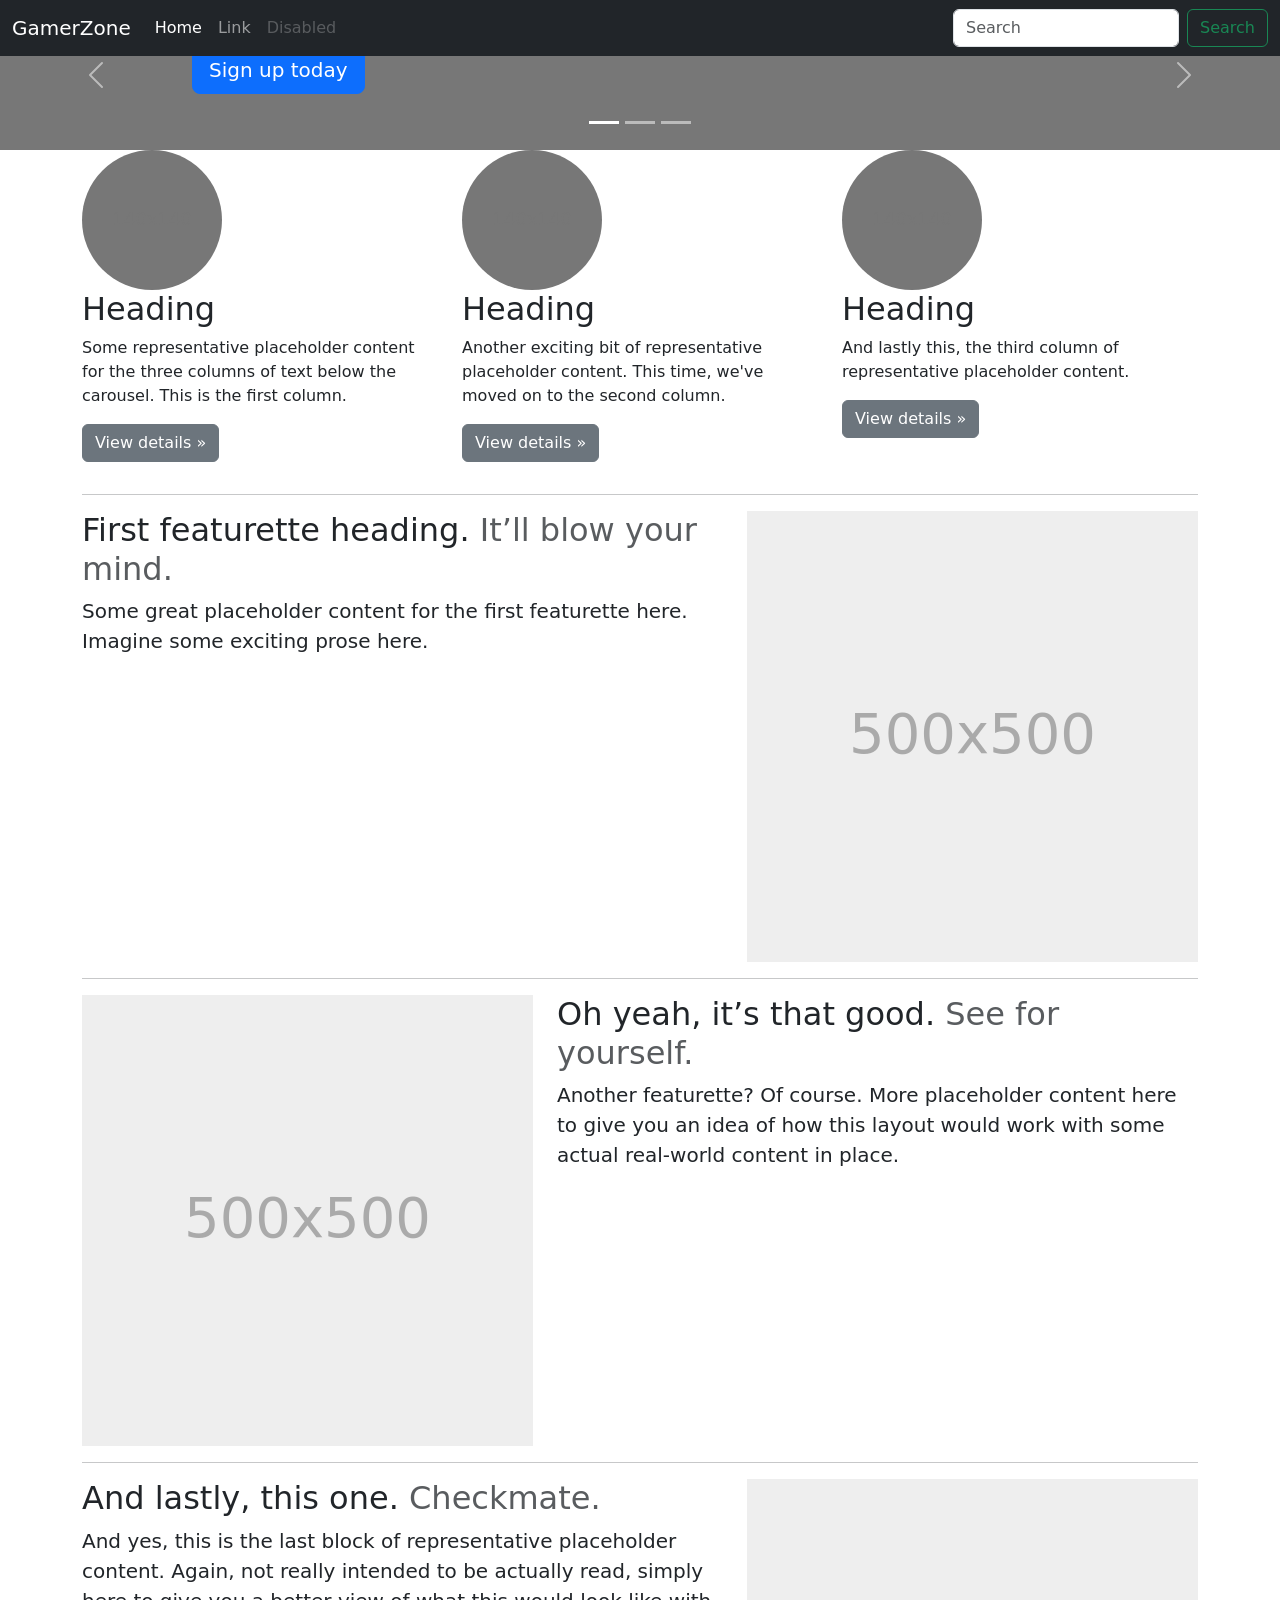
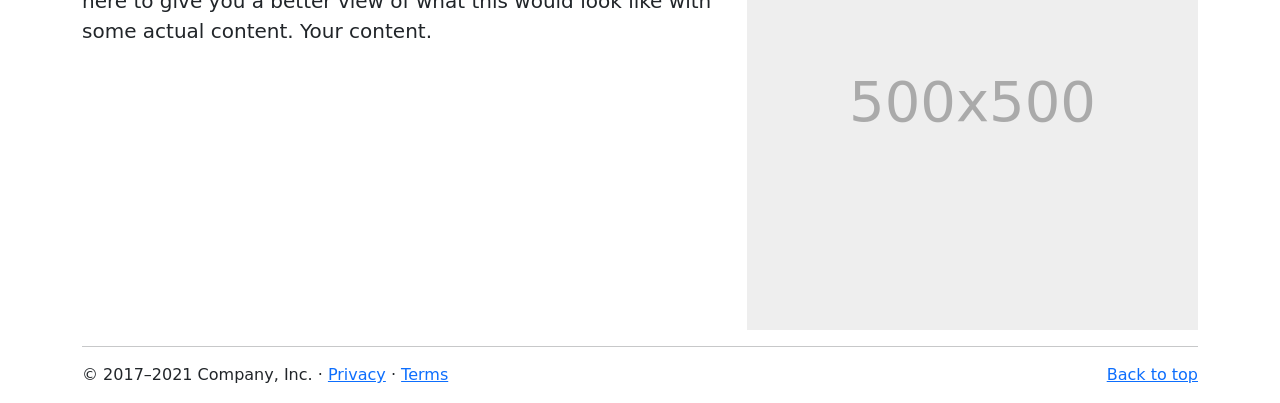
==== pagina1/pagina1.html @ 1e441bcd "first commit" ====
<!doctype html>
<html lang="en">
  <head>
    <meta charset="utf-8">
    <meta name="viewport" content="width=device-width, initial-scale=1">
    <meta name="description" content="">
    <meta name="author" content="Mark Otto, Jacob Thornton, and Bootstrap contributors">
    <meta name="generator" content="Hugo 0.84.0">
    <title>Carousel Template · Bootstrap v5.0</title>

    <link rel="canonical" href="https://getbootstrap.com/docs/5.0/examples/carousel/">
    <link href="https://cdn.jsdelivr.net/npm/bootstrap@5.0.2/dist/css/bootstrap.min.css" rel="stylesheet" integrity="sha384-EVSTQN3/azprG1Anm3QDgpJLIm9Nao0Yz1ztcQTwFspd3yD65VohhpuuCOmLASjC" crossorigin="anonymous">
    <script src="https://cdn.jsdelivr.net/npm/bootstrap@5.0.2/dist/js/bootstrap.bundle.min.js"></script>


    

    <!-- Bootstrap core CSS -->
<link href="../assets/dist/css/bootstrap.min.css" rel="stylesheet">

    <style>
      .bd-placeholder-img {
        font-size: 1.125rem;
        text-anchor: middle;
        -webkit-user-select: none;
        -moz-user-select: none;
        user-select: none;
      }

      @media (min-width: 768px) {
        .bd-placeholder-img-lg {
          font-size: 3.5rem;
        }
      }
    </style>

    
    <!-- Custom styles for this template -->
    <link href="carousel.css" rel="stylesheet">
  </head>
  <body>
    
<header>
  <nav class="navbar navbar-expand-md navbar-dark fixed-top bg-dark">
    <div class="container-fluid">
      <a class="navbar-brand" href="#">GamerZone</a>
      <button class="navbar-toggler" type="button" data-bs-toggle="collapse" data-bs-target="#navbarCollapse" aria-controls="navbarCollapse" aria-expanded="false" aria-label="Toggle navigation">
        <span class="navbar-toggler-icon"></span>
      </button>
      <div class="collapse navbar-collapse" id="navbarCollapse">
        <ul class="navbar-nav me-auto mb-2 mb-md-0">
          <li class="nav-item">
            <a class="nav-link active" aria-current="page" href="#">Home</a>
          </li>
          <li class="nav-item">
            <a class="nav-link" href="/pagina2/pagina2.html">Link</a>
          </li>
          <li class="nav-item">
            <a class="nav-link disabled" href="#" tabindex="-1" aria-disabled="true">Disabled</a>
          </li>
        </ul>
        <form class="d-flex">
          <input class="form-control me-2" type="search" placeholder="Search" aria-label="Search">
          <button class="btn btn-outline-success" type="submit">Search</button>
        </form>
      </div>
    </div>
  </nav>
</header>

<main>

  <div id="myCarousel" class="carousel slide" data-bs-ride="carousel">
    <div class="carousel-indicators">
      <button type="button" data-bs-target="#myCarousel" data-bs-slide-to="0" class="active" aria-current="true" aria-label="Slide 1"></button>
      <button type="button" data-bs-target="#myCarousel" data-bs-slide-to="1" aria-label="Slide 2"></button>
      <button type="button" data-bs-target="#myCarousel" data-bs-slide-to="2" aria-label="Slide 3"></button>
    </div>
    <div class="carousel-inner">
      <div class="carousel-item active">
        <svg class="bd-placeholder-img" width="100%" height="100%" xmlns="http://www.w3.org/2000/svg" aria-hidden="true" preserveAspectRatio="xMidYMid slice" focusable="false"><rect width="100%" height="100%" fill="#777"/></svg>

        <div class="container">
          <div class="carousel-caption text-start">
            <h1>Example headline.</h1>
            <p>Hola Buenas tardes.</p>
            <p><a class="btn btn-lg btn-primary" href="#">Sign up today</a></p>
          </div>
        </div>
      </div>
      <div class="carousel-item">
        <svg class="bd-placeholder-img" width="100%" height="100%" xmlns="http://www.w3.org/2000/svg" aria-hidden="true" preserveAspectRatio="xMidYMid slice" focusable="false"><rect width="100%" height="100%" fill="#777"/></svg>

        <div class="container">
          <div class="carousel-caption">
            <h1>Another example headline.</h1>
            <p>Hola buenas tardes</p>
            <p><a class="btn btn-lg btn-primary" href="#">Learn more</a></p>
          </div>
        </div>
      </div>
      <div class="carousel-item">
        <svg class="bd-placeholder-img" width="100%" height="100%" xmlns="http://www.w3.org/2000/svg" aria-hidden="true" preserveAspectRatio="xMidYMid slice" focusable="false"><rect width="100%" height="100%" fill="#777"/></svg>

        <div class="container">
          <div class="carousel-caption text-end">
            <h1>One more for good measure.</h1>
            <p>Some representative placeholder content for the third slide of this carousel.</p>
            <p><a class="btn btn-lg btn-primary" href="#">Browse gallery</a></p>
          </div>
        </div>
      </div>
    </div>
    <button class="carousel-control-prev" type="button" data-bs-target="#myCarousel" data-bs-slide="prev">
      <span class="carousel-control-prev-icon" aria-hidden="true"></span>
      <span class="visually-hidden">Previous</span>
    </button>
    <button class="carousel-control-next" type="button" data-bs-target="#myCarousel" data-bs-slide="next">
      <span class="carousel-control-next-icon" aria-hidden="true"></span>
      <span class="visually-hidden">Next</span>
    </button>
  </div>


  <!-- Marketing messaging and featurettes
  ================================================== -->
  <!-- Wrap the rest of the page in another container to center all the content. -->

  <div class="container marketing">

    <!-- Three columns of text below the carousel -->
    <div class="row">
      <div class="col-lg-4">
        <svg class="bd-placeholder-img rounded-circle" width="140" height="140" xmlns="http://www.w3.org/2000/svg" role="img" aria-label="Placeholder: 140x140" preserveAspectRatio="xMidYMid slice" focusable="false"><title>Placeholder</title><rect width="100%" height="100%" fill="#777"/><text x="50%" y="50%" fill="#777" dy=".3em">140x140</text></svg>

        <h2>Heading</h2>
        <p>Some representative placeholder content for the three columns of text below the carousel. This is the first column.</p>
        <p><a class="btn btn-secondary" href="#">View details &raquo;</a></p>
      </div><!-- /.col-lg-4 -->
      <div class="col-lg-4">
        <svg class="bd-placeholder-img rounded-circle" width="140" height="140" xmlns="http://www.w3.org/2000/svg" role="img" aria-label="Placeholder: 140x140" preserveAspectRatio="xMidYMid slice" focusable="false"><title>Placeholder</title><rect width="100%" height="100%" fill="#777"/><text x="50%" y="50%" fill="#777" dy=".3em">140x140</text></svg>

        <h2>Heading</h2>
        <p>Another exciting bit of representative placeholder content. This time, we've moved on to the second column.</p>
        <p><a class="btn btn-secondary" href="#">View details &raquo;</a></p>
      </div><!-- /.col-lg-4 -->
      <div class="col-lg-4">
        <svg class="bd-placeholder-img rounded-circle" width="140" height="140" xmlns="http://www.w3.org/2000/svg" role="img" aria-label="Placeholder: 140x140" preserveAspectRatio="xMidYMid slice" focusable="false"><title>Placeholder</title><rect width="100%" height="100%" fill="#777"/><text x="50%" y="50%" fill="#777" dy=".3em">140x140</text></svg>

        <h2>Heading</h2>
        <p>And lastly this, the third column of representative placeholder content.</p>
        <p><a class="btn btn-secondary" href="#">View details &raquo;</a></p>
      </div><!-- /.col-lg-4 -->
    </div><!-- /.row -->


    <!-- START THE FEATURETTES -->

    <hr class="featurette-divider">

    <div class="row featurette">
      <div class="col-md-7">
        <h2 class="featurette-heading">First featurette heading. <span class="text-muted">It’ll blow your mind.</span></h2>
        <p class="lead">Some great placeholder content for the first featurette here. Imagine some exciting prose here.</p>
      </div>
      <div class="col-md-5">
        <svg class="bd-placeholder-img bd-placeholder-img-lg featurette-image img-fluid mx-auto" width="500" height="500" xmlns="http://www.w3.org/2000/svg" role="img" aria-label="Placeholder: 500x500" preserveAspectRatio="xMidYMid slice" focusable="false"><title>Placeholder</title><rect width="100%" height="100%" fill="#eee"/><text x="50%" y="50%" fill="#aaa" dy=".3em">500x500</text></svg>

      </div>
    </div>

    <hr class="featurette-divider">

    <div class="row featurette">
      <div class="col-md-7 order-md-2">
        <h2 class="featurette-heading">Oh yeah, it’s that good. <span class="text-muted">See for yourself.</span></h2>
        <p class="lead">Another featurette? Of course. More placeholder content here to give you an idea of how this layout would work with some actual real-world content in place.</p>
      </div>
      <div class="col-md-5 order-md-1">
        <svg class="bd-placeholder-img bd-placeholder-img-lg featurette-image img-fluid mx-auto" width="500" height="500" xmlns="http://www.w3.org/2000/svg" role="img" aria-label="Placeholder: 500x500" preserveAspectRatio="xMidYMid slice" focusable="false"><title>Placeholder</title><rect width="100%" height="100%" fill="#eee"/><text x="50%" y="50%" fill="#aaa" dy=".3em">500x500</text></svg>

      </div>
    </div>

    <hr class="featurette-divider">

    <div class="row featurette">
      <div class="col-md-7">
        <h2 class="featurette-heading">And lastly, this one. <span class="text-muted">Checkmate.</span></h2>
        <p class="lead">And yes, this is the last block of representative placeholder content. Again, not really intended to be actually read, simply here to give you a better view of what this would look like with some actual content. Your content.</p>
      </div>
      <div class="col-md-5">
        <svg class="bd-placeholder-img bd-placeholder-img-lg featurette-image img-fluid mx-auto" width="500" height="500" xmlns="http://www.w3.org/2000/svg" role="img" aria-label="Placeholder: 500x500" preserveAspectRatio="xMidYMid slice" focusable="false"><title>Placeholder</title><rect width="100%" height="100%" fill="#eee"/><text x="50%" y="50%" fill="#aaa" dy=".3em">500x500</text></svg>

      </div>
    </div>

    <hr class="featurette-divider">

    <!-- /END THE FEATURETTES -->

  </div><!-- /.container -->


  <!-- FOOTER -->
  <footer class="container">
    <p class="float-end"><a href="#">Back to top</a></p>
    <p>&copy; 2017–2021 Company, Inc. &middot; <a href="#">Privacy</a> &middot; <a href="#">Terms</a></p>
  </footer>
</main>


    <script src="../assets/dist/js/bootstrap.bundle.min.js"></script>

      
  </body>
</html>
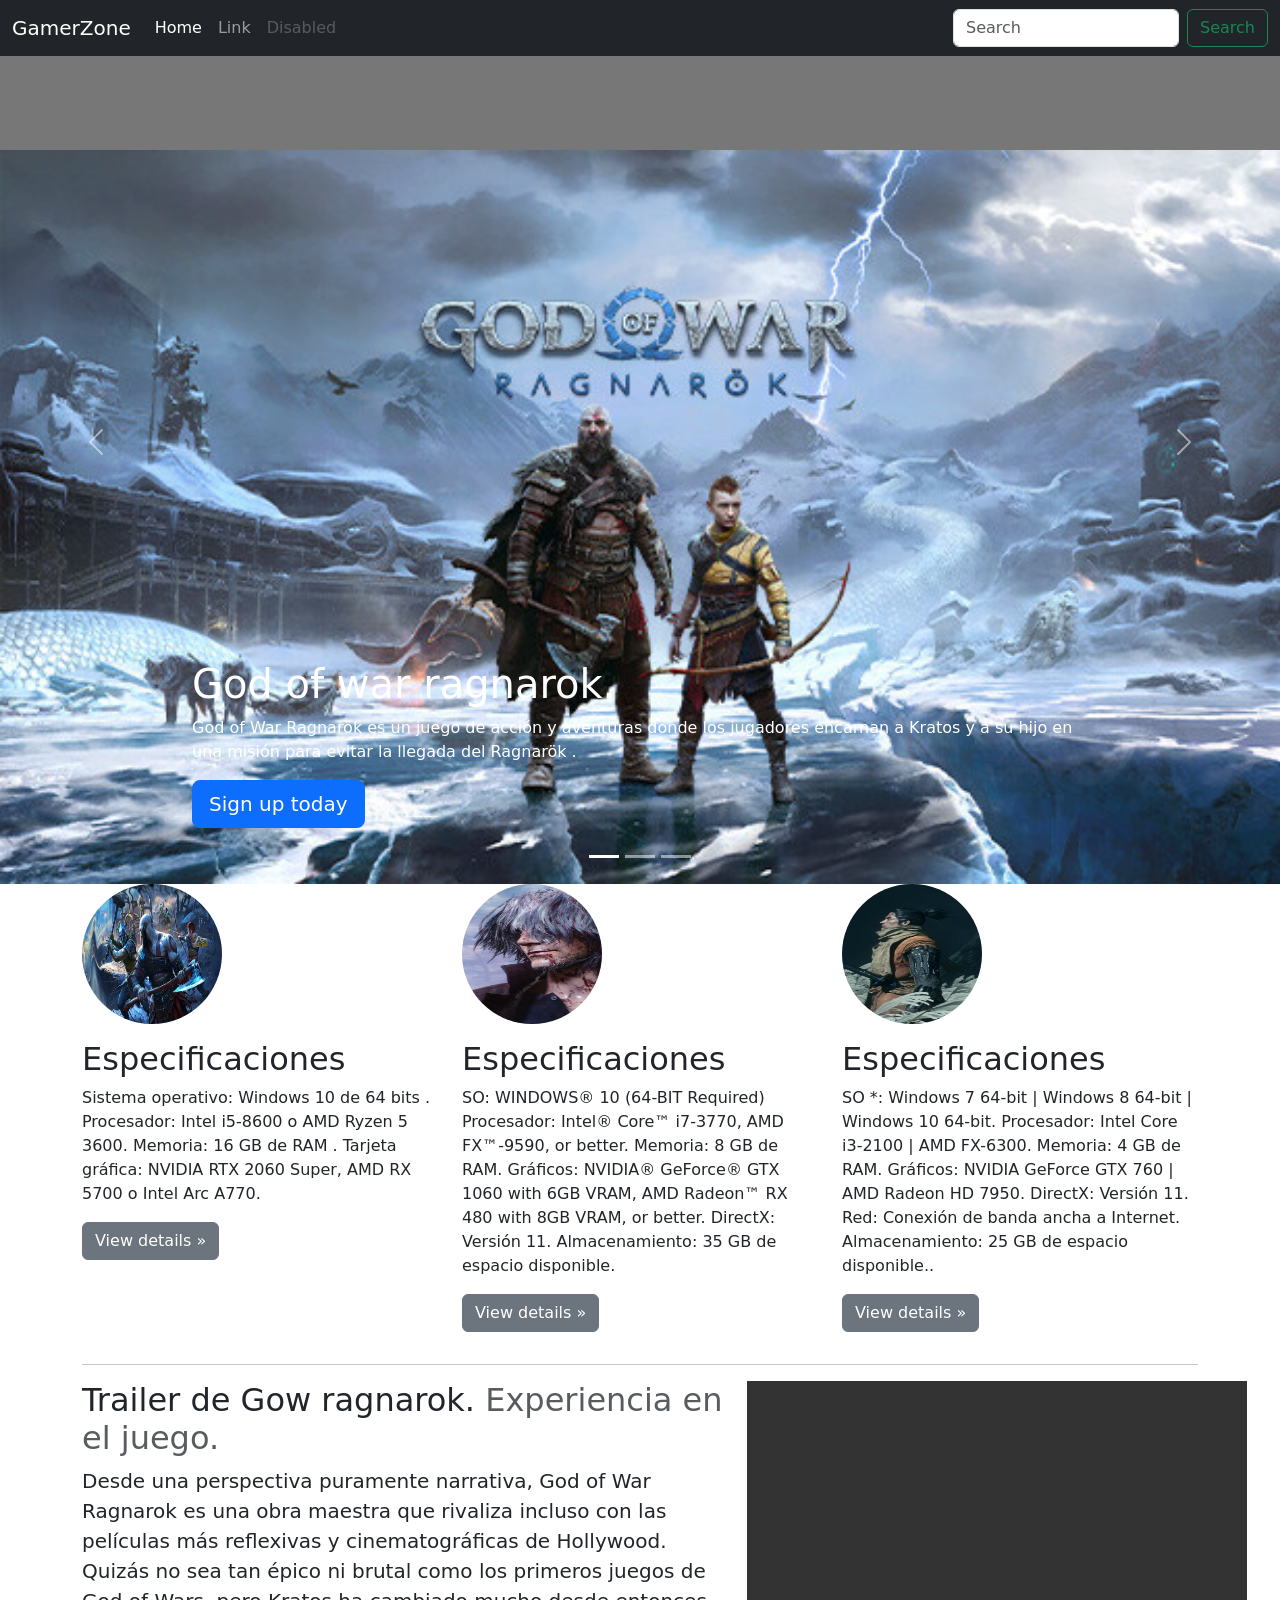
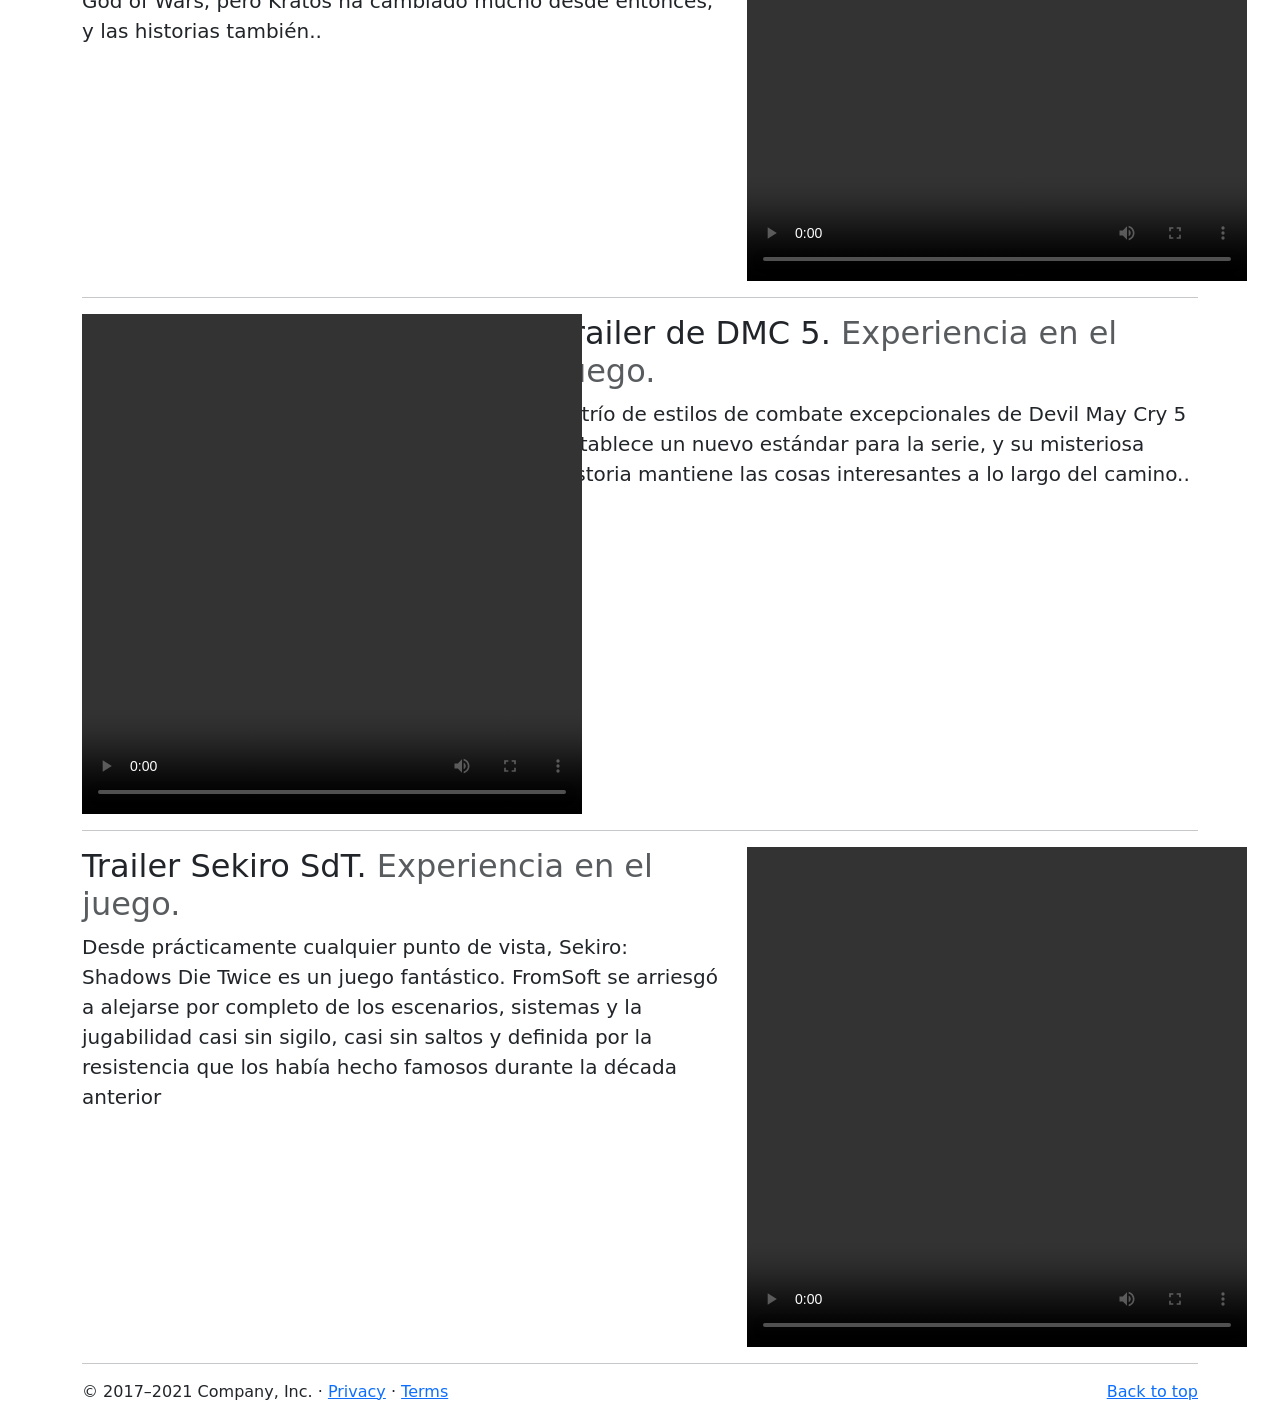
==== commit dfaa7fdc: "pagina1terminada" ====
--- a/pagina1/pagina1.html
+++ b/pagina1/pagina1.html
@@ -78,34 +78,37 @@
     </div>
     <div class="carousel-inner">
       <div class="carousel-item active">
-        <svg class="bd-placeholder-img" width="100%" height="100%" xmlns="http://www.w3.org/2000/svg" aria-hidden="true" preserveAspectRatio="xMidYMid slice" focusable="false"><rect width="100%" height="100%" fill="#777"/></svg>
+        <svg class="bd-placeholder-img"  width="100%" height="100%" xmlns="http://www.w3.org/2000/svg" aria-hidden="true" preserveAspectRatio="xMidYMid slice" focusable="false"><rect width="100%" height="100%" fill="#777"/></svg> <img src="/imagenes/capsule_616x353.jpg" class="d-block w-100" alt="Juego destacado">
+
 
         <div class="container">
           <div class="carousel-caption text-start">
-            <h1>Example headline.</h1>
-            <p>Hola Buenas tardes.</p>
+            <h1>God of war ragnarok.</h1>
+            <p>God of War Ragnarök es un juego de acción y aventuras donde los jugadores encarnan a Kratos y a su hijo en una misión para evitar la llegada del Ragnarök .</p>
             <p><a class="btn btn-lg btn-primary" href="#">Sign up today</a></p>
           </div>
         </div>
       </div>
       <div class="carousel-item">
-        <svg class="bd-placeholder-img" width="100%" height="100%" xmlns="http://www.w3.org/2000/svg" aria-hidden="true" preserveAspectRatio="xMidYMid slice" focusable="false"><rect width="100%" height="100%" fill="#777"/></svg>
+        <svg class="bd-placeholder-img" width="100%" height="100%" xmlns="http://www.w3.org/2000/svg" aria-hidden="true" preserveAspectRatio="xMidYMid slice" focusable="false"><rect width="100%" height="100%" fill="#777"/></svg> <img src="/imagenes/Devil-May-Cry-5-corre-a-4K-60FPS-en-la-PS4-Pro.jpg" class="d-block w-100" alt="Juego destacado">
+
 
         <div class="container">
           <div class="carousel-caption">
-            <h1>Another example headline.</h1>
-            <p>Hola buenas tardes</p>
+            <h1>Devil May Cry 5</h1>
+            <p>Devil May Cry 5 es un juego de acción y aventuras para PlayStation 4, Xbox One y PC con Windows. Esta es la última entrega de una popular franquicia y presenta a tres antihéroes que luchan contra demonios tanto en el mundo real como en un paisaje infernal.</p>
             <p><a class="btn btn-lg btn-primary" href="#">Learn more</a></p>
           </div>
         </div>
       </div>
       <div class="carousel-item">
-        <svg class="bd-placeholder-img" width="100%" height="100%" xmlns="http://www.w3.org/2000/svg" aria-hidden="true" preserveAspectRatio="xMidYMid slice" focusable="false"><rect width="100%" height="100%" fill="#777"/></svg>
+        <svg class="bd-placeholder-img" width="100%" height="100%" xmlns="http://www.w3.org/2000/svg" aria-hidden="true" preserveAspectRatio="xMidYMid slice" focusable="false"><rect width="100%" height="100%" fill="#777"/></svg> <img src="/imagenes/ss_15f0e9982621aed44900215ad283811af0779b1d.1920x1080.jpg" class="d-block w-100" alt="Juego destacado">
+
 
         <div class="container">
           <div class="carousel-caption text-end">
-            <h1>One more for good measure.</h1>
-            <p>Some representative placeholder content for the third slide of this carousel.</p>
+            <h1>Sekiro Shadow Die Twice</h1>
+            <p>Sekiro: Shadows Die Twice es una aventura de acción intensa en tercera persona ambientada en el sangriento Japón del siglo XIV. Te pondrás en la piel de un guerrero deshonrado regresado del borde de la muerte cuya misión es rescatar a su maestro y vengarse de su archinémesis.</p>
             <p><a class="btn btn-lg btn-primary" href="#">Browse gallery</a></p>
           </div>
         </div>
@@ -131,24 +134,38 @@
     <!-- Three columns of text below the carousel -->
     <div class="row">
       <div class="col-lg-4">
-        <svg class="bd-placeholder-img rounded-circle" width="140" height="140" xmlns="http://www.w3.org/2000/svg" role="img" aria-label="Placeholder: 140x140" preserveAspectRatio="xMidYMid slice" focusable="false"><title>Placeholder</title><rect width="100%" height="100%" fill="#777"/><text x="50%" y="50%" fill="#777" dy=".3em">140x140</text></svg>
-
-        <h2>Heading</h2>
-        <p>Some representative placeholder content for the three columns of text below the carousel. This is the first column.</p>
+        <img src="/imagenes/portada_gow.jpg" alt="Nombre del juego" width="140" height="140" class="rounded-circle mb-3">
+
+
+        <h2>Especificaciones</h2>
+        <p>Sistema operativo: Windows 10 de 64 bits . Procesador: Intel i5-8600 o AMD Ryzen 5 3600. Memoria: 16 GB de RAM . Tarjeta gráfica: NVIDIA RTX 2060 Super, AMD RX 5700 o Intel Arc A770.</p>
         <p><a class="btn btn-secondary" href="#">View details &raquo;</a></p>
       </div><!-- /.col-lg-4 -->
       <div class="col-lg-4">
-        <svg class="bd-placeholder-img rounded-circle" width="140" height="140" xmlns="http://www.w3.org/2000/svg" role="img" aria-label="Placeholder: 140x140" preserveAspectRatio="xMidYMid slice" focusable="false"><title>Placeholder</title><rect width="100%" height="100%" fill="#777"/><text x="50%" y="50%" fill="#777" dy=".3em">140x140</text></svg>
-
-        <h2>Heading</h2>
-        <p>Another exciting bit of representative placeholder content. This time, we've moved on to the second column.</p>
+        <img src="/imagenes/portada_dmc.jpg" alt="Nombre del juego" width="140" height="140" class="rounded-circle mb-3">
+
+
+        <h2>Especificaciones</h2>
+        <p>SO: WINDOWS® 10 (64-BIT Required)
+          Procesador: Intel® Core™ i7-3770, AMD FX™-9590, or better.
+          Memoria: 8 GB de RAM.
+          Gráficos: NVIDIA® GeForce® GTX 1060 with 6GB VRAM, AMD Radeon™ RX 480 with 8GB VRAM, or better.
+          DirectX: Versión 11.
+          Almacenamiento: 35 GB de espacio disponible.</p>
         <p><a class="btn btn-secondary" href="#">View details &raquo;</a></p>
       </div><!-- /.col-lg-4 -->
       <div class="col-lg-4">
-        <svg class="bd-placeholder-img rounded-circle" width="140" height="140" xmlns="http://www.w3.org/2000/svg" role="img" aria-label="Placeholder: 140x140" preserveAspectRatio="xMidYMid slice" focusable="false"><title>Placeholder</title><rect width="100%" height="100%" fill="#777"/><text x="50%" y="50%" fill="#777" dy=".3em">140x140</text></svg>
-
-        <h2>Heading</h2>
-        <p>And lastly this, the third column of representative placeholder content.</p>
+        <img src="/imagenes/portada_sekiro.jpg" alt="Nombre del juego" width="140" height="140" class="rounded-circle mb-3">
+
+
+        <h2>Especificaciones</h2>
+        <p>SO *: Windows 7 64-bit | Windows 8 64-bit | Windows 10 64-bit.
+          Procesador: Intel Core i3-2100 | AMD FX-6300.
+          Memoria: 4 GB de RAM.
+          Gráficos: NVIDIA GeForce GTX 760 | AMD Radeon HD 7950.
+          DirectX: Versión 11.
+          Red: Conexión de banda ancha a Internet.
+          Almacenamiento: 25 GB de espacio disponible..</p>
         <p><a class="btn btn-secondary" href="#">View details &raquo;</a></p>
       </div><!-- /.col-lg-4 -->
     </div><!-- /.row -->
@@ -160,11 +177,12 @@
 
     <div class="row featurette">
       <div class="col-md-7">
-        <h2 class="featurette-heading">First featurette heading. <span class="text-muted">It’ll blow your mind.</span></h2>
-        <p class="lead">Some great placeholder content for the first featurette here. Imagine some exciting prose here.</p>
+        <h2 class="featurette-heading">Trailer de Gow ragnarok. <span class="text-muted">Experiencia en el juego.</span></h2>
+        <p class="lead">Desde una perspectiva puramente narrativa, God of War Ragnarok es una obra maestra que rivaliza incluso con las películas más reflexivas y cinematográficas de Hollywood. Quizás no sea tan épico ni brutal como los primeros juegos de God of Wars, pero Kratos ha cambiado mucho desde entonces, y las historias también..</p>
       </div>
       <div class="col-md-5">
-        <svg class="bd-placeholder-img bd-placeholder-img-lg featurette-image img-fluid mx-auto" width="500" height="500" xmlns="http://www.w3.org/2000/svg" role="img" aria-label="Placeholder: 500x500" preserveAspectRatio="xMidYMid slice" focusable="false"><title>Placeholder</title><rect width="100%" height="100%" fill="#eee"/><text x="50%" y="50%" fill="#aaa" dy=".3em">500x500</text></svg>
+        <video width="500" height="500" class="mx-auto d-block" controls>
+          <source src="/imagenes/God of War Ragnarök _ Tráiler de la historia _ PS5, PS4.mp4" type="video/mp4">
 
       </div>
     </div>
@@ -173,11 +191,12 @@
 
     <div class="row featurette">
       <div class="col-md-7 order-md-2">
-        <h2 class="featurette-heading">Oh yeah, it’s that good. <span class="text-muted">See for yourself.</span></h2>
-        <p class="lead">Another featurette? Of course. More placeholder content here to give you an idea of how this layout would work with some actual real-world content in place.</p>
+        <h2 class="featurette-heading">Trailer de DMC 5. <span class="text-muted">Experiencia en el juego.</span></h2>
+        <p class="lead">El trío de estilos de combate excepcionales de Devil May Cry 5 establece un nuevo estándar para la serie, y su misteriosa historia mantiene las cosas interesantes a lo largo del camino..</p>
       </div>
       <div class="col-md-5 order-md-1">
-        <svg class="bd-placeholder-img bd-placeholder-img-lg featurette-image img-fluid mx-auto" width="500" height="500" xmlns="http://www.w3.org/2000/svg" role="img" aria-label="Placeholder: 500x500" preserveAspectRatio="xMidYMid slice" focusable="false"><title>Placeholder</title><rect width="100%" height="100%" fill="#eee"/><text x="50%" y="50%" fill="#aaa" dy=".3em">500x500</text></svg>
+        <video width="500" height="500" class="mx-auto d-block" controls>
+          <source src="/imagenes/Devil May Cry 5 trailer Español (latino).mp4" type="video/mp4">
 
       </div>
     </div>
@@ -186,11 +205,12 @@
 
     <div class="row featurette">
       <div class="col-md-7">
-        <h2 class="featurette-heading">And lastly, this one. <span class="text-muted">Checkmate.</span></h2>
-        <p class="lead">And yes, this is the last block of representative placeholder content. Again, not really intended to be actually read, simply here to give you a better view of what this would look like with some actual content. Your content.</p>
+        <h2 class="featurette-heading">Trailer Sekiro SdT. <span class="text-muted">Experiencia en el juego.</span></h2>
+        <p class="lead">Desde prácticamente cualquier punto de vista, Sekiro: Shadows Die Twice es un juego fantástico. FromSoft se arriesgó a alejarse por completo de los escenarios, sistemas y la jugabilidad casi sin sigilo, casi sin saltos y definida por la resistencia que los había hecho famosos durante la década anterior</p>
       </div>
       <div class="col-md-5">
-        <svg class="bd-placeholder-img bd-placeholder-img-lg featurette-image img-fluid mx-auto" width="500" height="500" xmlns="http://www.w3.org/2000/svg" role="img" aria-label="Placeholder: 500x500" preserveAspectRatio="xMidYMid slice" focusable="false"><title>Placeholder</title><rect width="100%" height="100%" fill="#eee"/><text x="50%" y="50%" fill="#aaa" dy=".3em">500x500</text></svg>
+        <video width="500" height="500" class="mx-auto d-block" controls>
+          <source src="/imagenes/SEKIRO_ Shadows Die Twice - Tráiler de la HISTORIA en castellano.mp4" type="video/mp4">
 
       </div>
     </div>
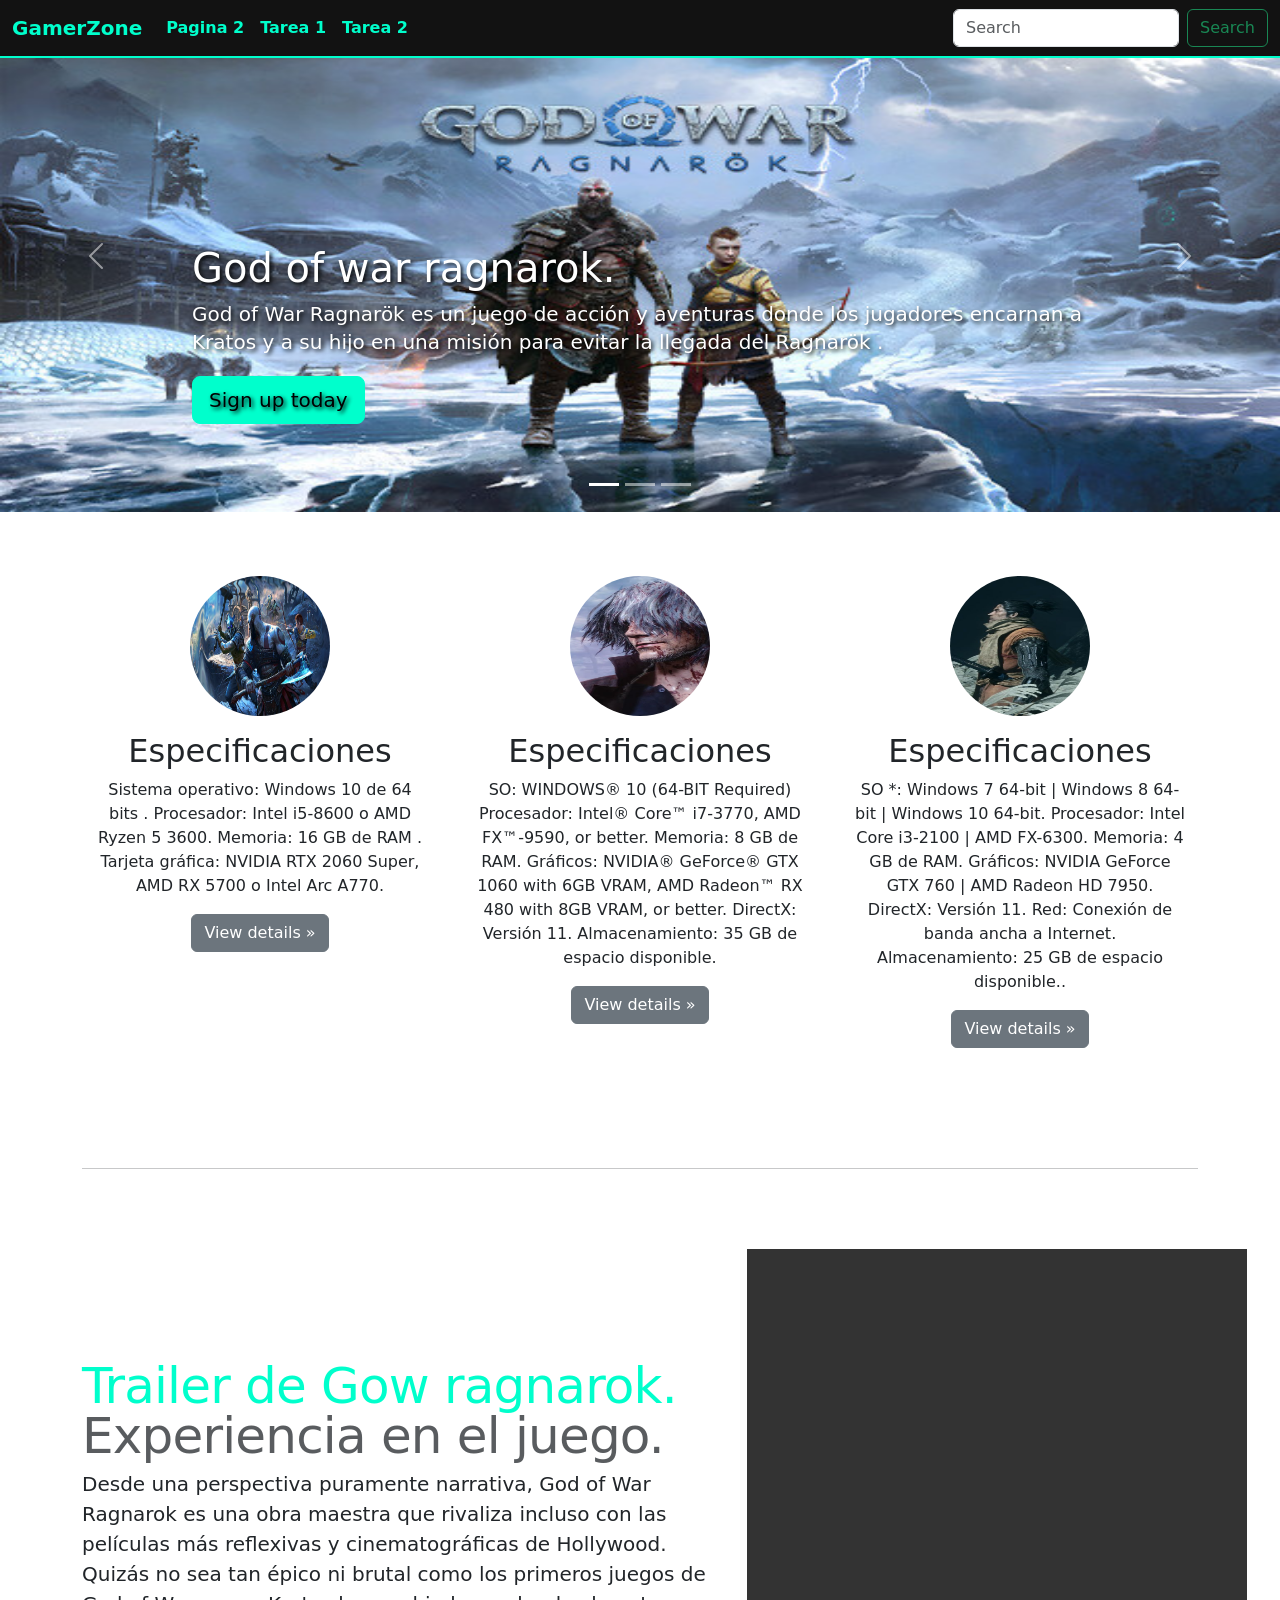
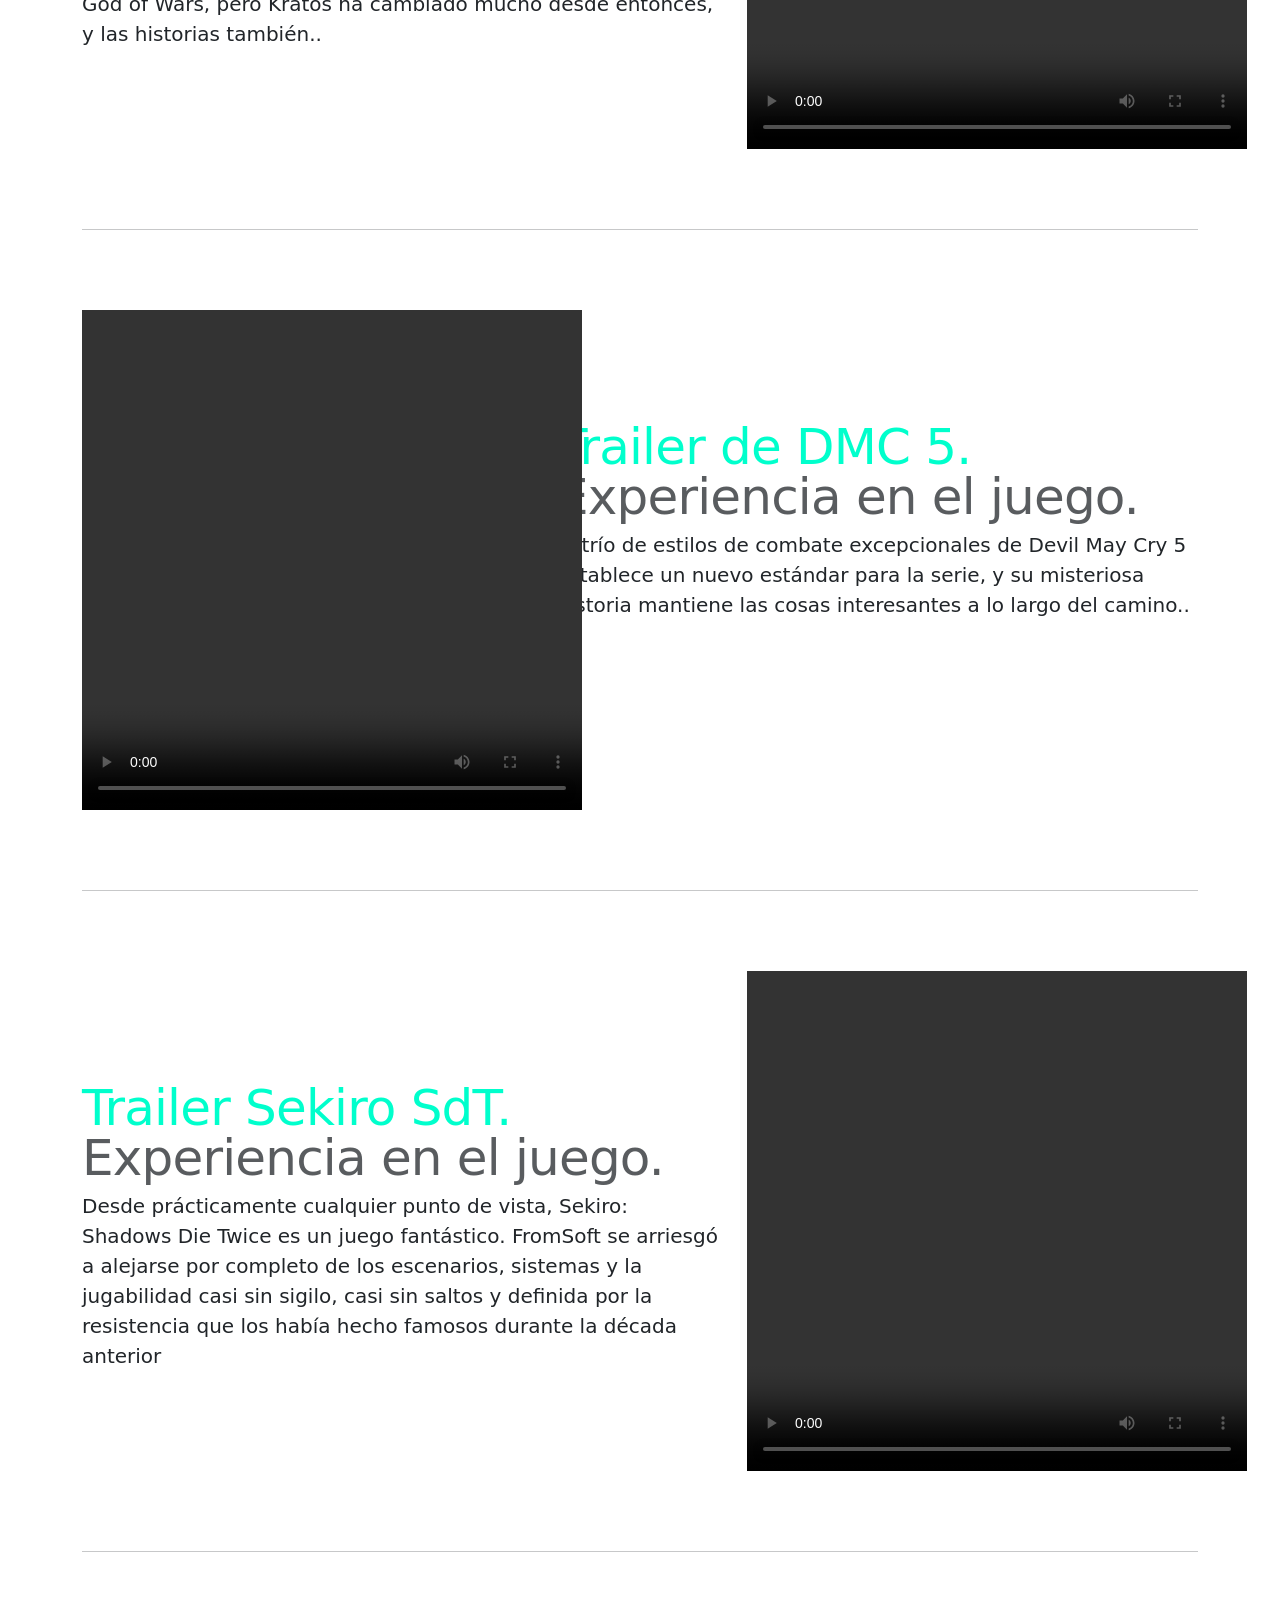
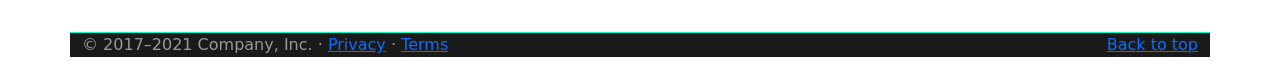
==== commit ce93ecdd: "final certamen" ====
--- a/pagina1/pagina1.html
+++ b/pagina1/pagina1.html
@@ -50,13 +50,16 @@
       <div class="collapse navbar-collapse" id="navbarCollapse">
         <ul class="navbar-nav me-auto mb-2 mb-md-0">
           <li class="nav-item">
-            <a class="nav-link active" aria-current="page" href="#">Home</a>
-          </li>
-          <li class="nav-item">
-            <a class="nav-link" href="/pagina2/pagina2.html">Link</a>
-          </li>
-          <li class="nav-item">
-            <a class="nav-link disabled" href="#" tabindex="-1" aria-disabled="true">Disabled</a>
+            
+          </li>
+          <li class="nav-item">
+            <a class="nav-link" href="/pagina2/pagina2.html">Pagina 2</a>
+          </li>
+          <li class="nav-item">
+            <a class="nav-link" href="/Clase2-master/index.html">Tarea 1</a>
+          </li>
+          <li class="nav-item">
+            <a class="nav-link" href="/clase-3-lunes-master/index.html">Tarea 2</a>
           </li>
         </ul>
         <form class="d-flex">
--- a/pagina1/carousel.css
+++ b/pagina1/carousel.css
@@ -0,0 +1,137 @@
+/* GLOBAL STYLES
+-------------------------------------------------- */
+/* Padding below the footer and lighter body text */
+
+body {
+  body {
+    background-color: #0f0f0f;
+    color: #f5f5f5;
+    font-family: 'Segoe UI', Tahoma, Geneva, Verdana, sans-serif;
+  }
+  
+  .navbar {
+    background-color: #121212 !important;
+    border-bottom: 2px solid #00ffcc;
+  }
+  
+  .navbar-brand, .nav-link {
+    color: #00ffcc !important;
+    font-weight: bold;
+  }
+  
+  .nav-link:hover {
+    color: #00ffaa !important;
+  }
+  
+  .carousel-caption h1,
+  .carousel-caption p,
+  .carousel-caption .btn {
+    text-shadow: 2px 2px 4px #000;
+  }
+  
+  .btn-primary {
+    background-color: #00ffcc;
+    border-color: #00ffcc;
+    color: #000;
+  }
+  
+  .btn-primary:hover {
+    background-color: #00ffaa;
+    border-color: #00ffaa;
+    color: #000;
+  }
+  
+  .featurette-heading {
+    color: #00ffcc;
+  }
+  
+  footer {
+    background-color: #1a1a1a;
+    color: #999;
+    border-top: 1px solid #00ffcc;
+  }
+}
+
+
+/* CUSTOMIZE THE CAROUSEL
+-------------------------------------------------- */
+
+/* Carousel base class */
+.carousel {
+  margin-bottom: 4rem;
+}
+/* Since positioning the image, we need to help out the caption */
+.carousel-caption {
+  bottom: 3rem;
+  z-index: 10;
+}
+
+/* Declare heights because of positioning of img element */
+.carousel-item {
+  height: 32rem;
+}
+.carousel-item > img {
+  position: absolute;
+  top: 0;
+  left: 0;
+  min-width: 100%;
+  height: 32rem;
+}
+
+
+/* MARKETING CONTENT
+-------------------------------------------------- */
+
+/* Center align the text within the three columns below the carousel */
+.marketing .col-lg-4 {
+  margin-bottom: 1.5rem;
+  text-align: center;
+}
+.marketing h2 {
+  font-weight: 400;
+}
+/* rtl:begin:ignore */
+.marketing .col-lg-4 p {
+  margin-right: .75rem;
+  margin-left: .75rem;
+}
+/* rtl:end:ignore */
+
+
+/* Featurettes
+------------------------- */
+
+.featurette-divider {
+  margin: 5rem 0; /* Space out the Bootstrap <hr> more */
+}
+
+/* Thin out the marketing headings */
+.featurette-heading {
+  font-weight: 300;
+  line-height: 1;
+  /* rtl:remove */
+  letter-spacing: -.05rem;
+}
+
+
+/* RESPONSIVE CSS
+-------------------------------------------------- */
+
+@media (min-width: 40em) {
+  /* Bump up size of carousel content */
+  .carousel-caption p {
+    margin-bottom: 1.25rem;
+    font-size: 1.25rem;
+    line-height: 1.4;
+  }
+
+  .featurette-heading {
+    font-size: 50px;
+  }
+}
+
+@media (min-width: 62em) {
+  .featurette-heading {
+    margin-top: 7rem;
+  }
+}
